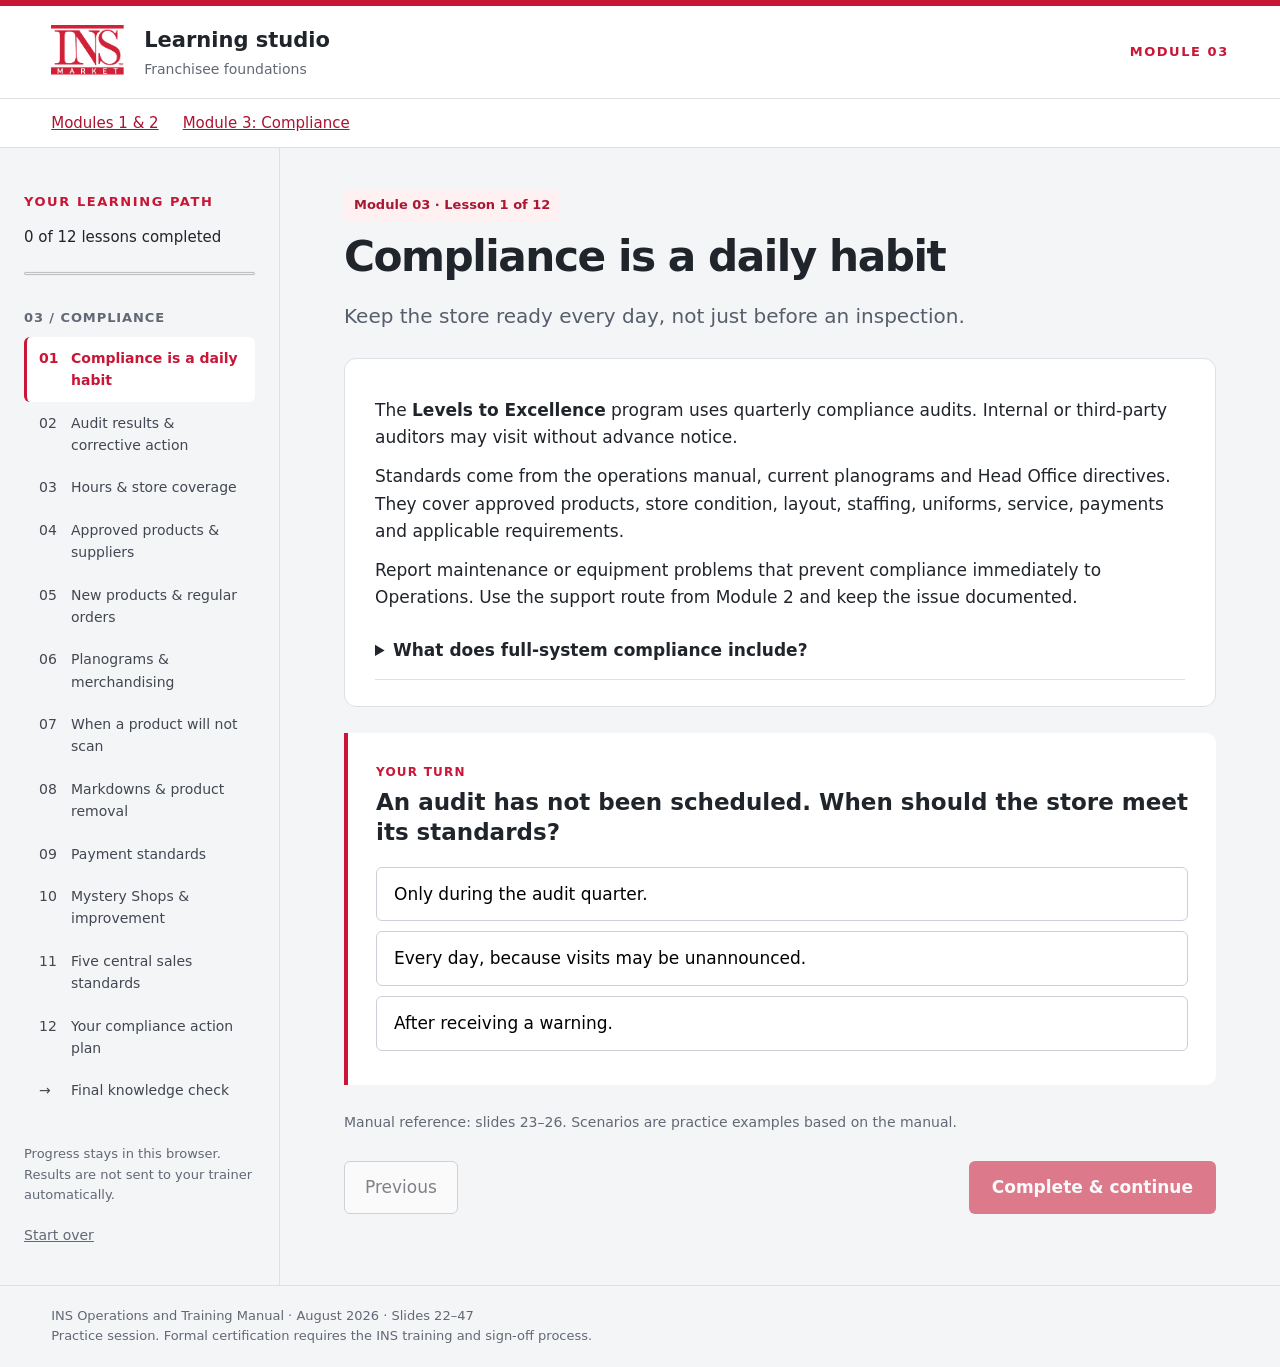
==== module3.html @ c3ad2723 "Add files via upload" ====
<!doctype html><html lang="en"><head><meta charset="utf-8"><meta name="viewport" content="width=device-width,initial-scale=1"><title>INS Market | Module 3: Compliance</title><meta name="description" content="Interactive INS Market compliance training, practice scenarios and knowledge check."><link rel="icon" href="ins-logo.png"><link rel="stylesheet" href="style.css"></head><body><a class="skip" href="#main">Skip to lesson</a><header><img src="ins-logo.png" alt="INS Market"><span>Learning studio <small>Franchisee foundations</small></span><span class="edition">MODULE 03</span></header><div class="course-links" aria-label="Course sessions"><a href="index.html">Modules 1 &amp; 2</a><a href="module3.html">Module 3: Compliance</a></div><div class="layout"><aside><p class="eyebrow">YOUR LEARNING PATH</p><p id="progressText"></p><progress id="progress" max="12" value="0" aria-label="Lessons completed"></progress><nav id="nav" aria-label="Lessons"></nav><p class="save-note">Progress stays in this browser. Results are not sent to your trainer automatically.</p><button class="text-button" id="reset">Start over</button></aside><main id="main" tabindex="-1"></main></div><footer>INS Operations and Training Manual · August 2026 · Slides 22–47<br>Practice session. Formal certification requires the INS training and sign-off process.</footer><script src="module3.js"></script></body></html>
---- style.css ----
:root{--red:#c91636;--ink:#20242b;--muted:#626874;--line:#dde0e5;--paper:#fff;--bg:#f4f5f7;--green:#12613f}*{box-sizing:border-box}body{margin:0;color:var(--ink);background:var(--bg);font:17px/1.6 system-ui,-apple-system,Segoe UI,sans-serif}header{background:#fff;border-top:6px solid var(--red);border-bottom:1px solid var(--line);padding:18px 4%;display:flex;align-items:center;gap:20px}header img{width:73px;height:54px;object-fit:contain}header span{font-weight:750;font-size:21px}header small{display:block;font-size:14px;font-weight:400;color:var(--muted)}header .edition{margin-left:auto;font-size:13px;letter-spacing:.12em;color:var(--red)}.layout{display:grid;grid-template-columns:280px minmax(0,1fr);max-width:1400px;margin:auto}aside{padding:32px 24px;border-right:1px solid var(--line)}.eyebrow{font-size:13px;letter-spacing:.12em;font-weight:750;color:var(--red)}#progressText{font-size:15px;margin-bottom:6px}progress{width:100%;height:7px;accent-color:var(--red)}nav{margin-top:26px}nav .group{font-size:13px;font-weight:750;letter-spacing:.07em;margin:24px 0 8px;color:var(--muted)}nav button{width:100%;background:none;border:0;border-left:3px solid transparent;text-align:left;padding:10px 12px;font-size:14px;display:flex;gap:9px;color:#424751}nav button.active{border-left-color:var(--red);background:#fff;color:var(--red);font-weight:750}nav button span{min-width:23px}button,input,select,textarea{font:inherit}button{cursor:pointer;border-radius:6px}button:focus-visible,a:focus-visible,input:focus-visible,select:focus-visible,summary:focus-visible{outline:3px solid #225fcd;outline-offset:3px}button:disabled{cursor:not-allowed;opacity:.55}.save-note{font-size:13px;color:var(--muted);margin-top:32px}.text-button{border:0;background:none;padding:6px 0;text-decoration:underline;font-size:14px;color:var(--muted)}main{padding:42px clamp(22px,5vw,76px);max-width:1040px;min-width:0}h1{font-size:clamp(30px,3.3vw,46px);line-height:1.12;letter-spacing:-.035em;margin:12px 0 20px;max-width:760px}h2{font-size:23px;line-height:1.3;margin-top:28px}h3{font-size:18px}p{margin:12px 0}ul,ol{padding-left:23px}.intro{font-size:20px;color:#565e6b;max-width:760px}.lesson{background:white;border:1px solid var(--line);border-radius:12px;padding:26px 30px;margin-top:26px}.activity{border-left:4px solid var(--red);background:white;padding:24px 28px;margin:26px 0;border-radius:0 10px 10px 0}.activity h2{margin-top:4px}.tag{font-size:12px;letter-spacing:.1em;color:var(--red);font-weight:800}.choice{display:block;width:100%;text-align:left;margin:10px 0;border:1px solid #cbd0d8;background:#fff;padding:14px 17px;line-height:1.45}.choice:hover:not(:disabled){border-color:var(--red);background:#fff7f9}.choice.correct{border-color:var(--green);background:#edf8f1;color:#10482f}.choice.wrong{border-color:#a62232;background:#fff0f2}.feedback{margin-top:16px;padding:16px;background:#f0f3f7;border-radius:6px}.feedback:empty{display:none}.feedback.good{background:#edf8f1;color:#10482f}.primary{border:0;padding:13px 23px;background:var(--red);color:white;font-weight:700}.secondary{border:1px solid #aeb5bf;padding:12px 20px;background:white;color:var(--ink)}.actions{display:flex;justify-content:space-between;align-items:center;gap:16px;margin-top:28px;flex-wrap:wrap}.note,.source{font-size:14px;color:var(--muted)}.source{margin-top:24px}details{border-bottom:1px solid var(--line);padding:14px 0}summary{cursor:pointer;font-weight:650}details p{font-size:16px}.columns{display:grid;grid-template-columns:1fr 1fr;gap:24px}.metric{font-size:38px;font-weight:800;color:var(--red);line-height:1.2}.field{margin:14px 0}.field label{display:block;font-size:15px;font-weight:650;margin-bottom:5px}input,select,textarea{width:100%;padding:11px;border:1px solid #adb5c2;border-radius:5px;background:white;color:var(--ink)}input[type=checkbox]{width:auto;accent-color:var(--red);margin-right:12px}.check{display:flex;align-items:baseline;margin:14px 0}table{border-collapse:collapse;width:100%;font-size:15px}th,td{padding:12px 9px;border-bottom:1px solid var(--line);text-align:left;vertical-align:top}th{background:#f3f4f6}a{color:#ad1230;overflow-wrap:anywhere}footer{max-width:1400px;padding:20px 4%;margin:auto;border-top:1px solid var(--line);font-size:13px;color:var(--muted)}.skip{position:absolute;left:12px;top:-100px;background:white;padding:10px}.skip:focus{top:10px;z-index:9}.score{font-size:64px;color:var(--red);font-weight:850;line-height:1}.pill{display:inline-block;padding:5px 10px;background:#fff0f2;color:#a91832;font-size:13px;font-weight:650;border-radius:4px}@media(max-width:800px){.layout{display:block}aside{border-right:0;border-bottom:1px solid var(--line);padding:20px}nav{display:flex;overflow:auto;gap:6px;margin-top:12px;padding-bottom:8px}nav .group{display:none}nav button{min-width:165px;max-width:190px;line-height:1.3;border-left:0;border-bottom:3px solid transparent}nav button.active{border-left:0;border-bottom-color:var(--red)}.save-note{margin:10px 0}.text-button{font-size:13px}main{padding:26px 20px}.lesson,.activity{padding:22px}.columns{grid-template-columns:1fr}header .edition{display:none}}@media print{header,aside,footer,.actions,.no-print{display:none}.layout{display:block}main{padding:0;max-width:none}.lesson,.activity{break-inside:avoid}body{background:white}h1{font-size:28px}}

.course-links{max-width:1400px;margin:auto;padding:12px 4%;display:flex;gap:24px;background:white;border-bottom:1px solid var(--line);font-size:15px;flex-wrap:wrap}@media print{.course-links{display:none}}
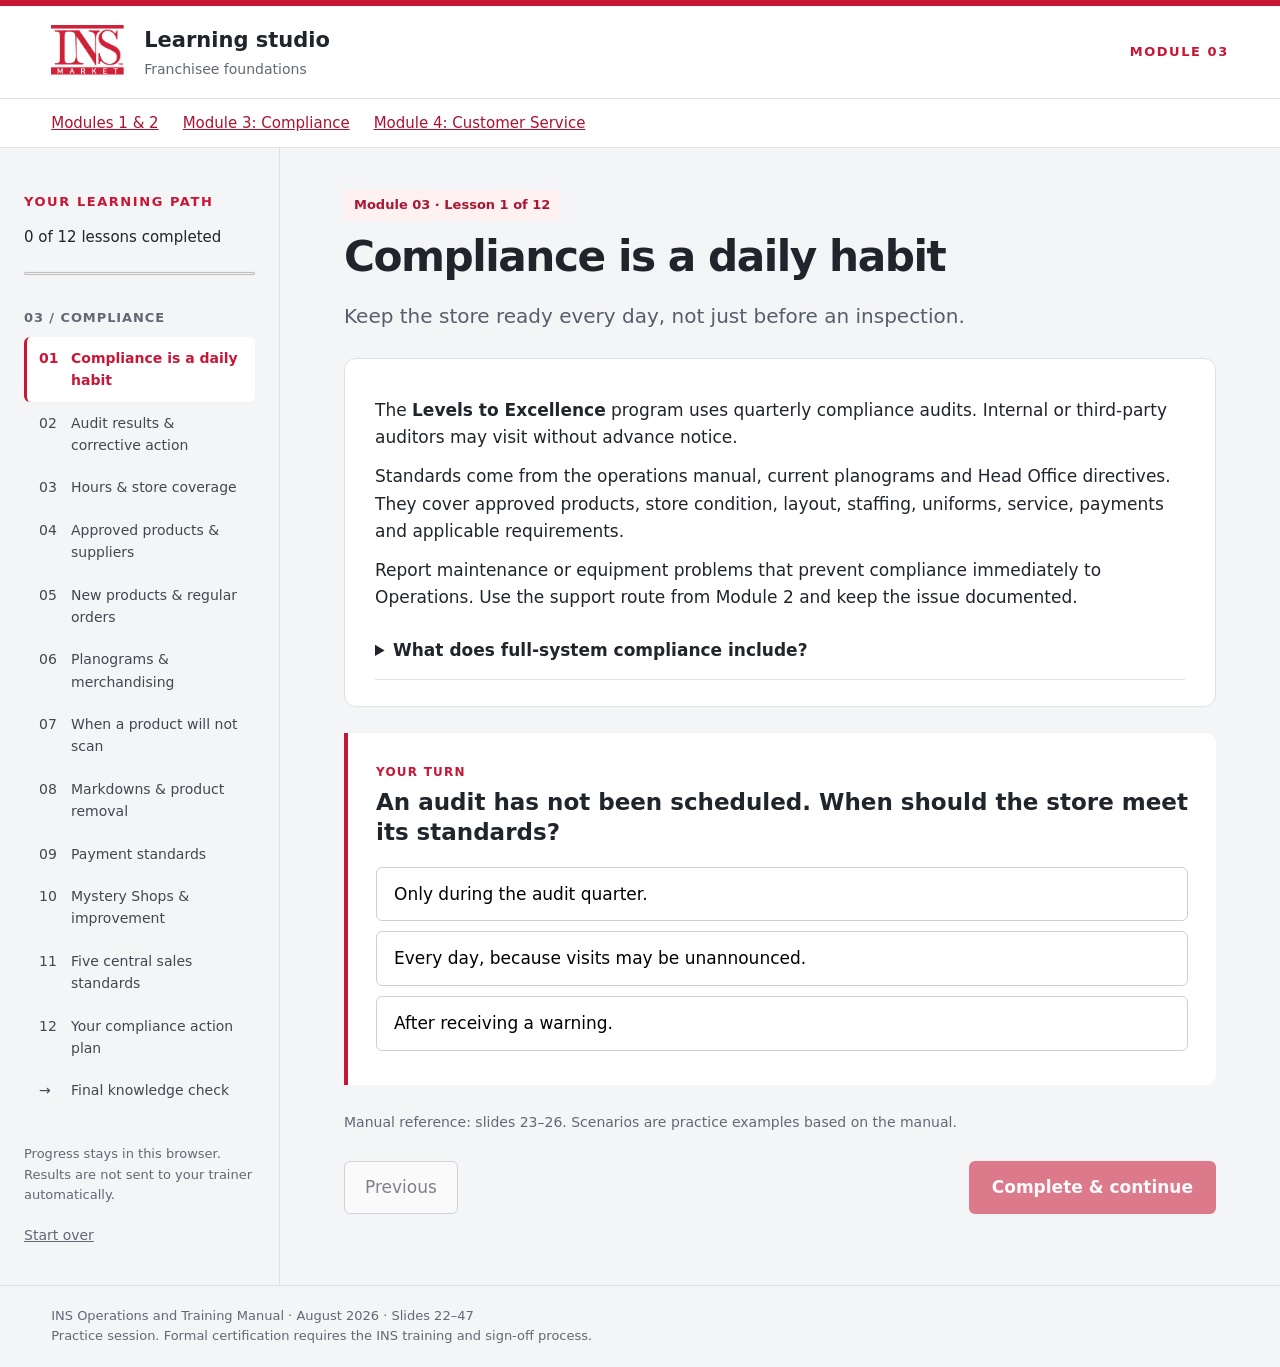
==== commit fbe58a27: "Add files via upload" ====
--- a/module3.html
+++ b/module3.html
@@ -1 +1 @@
-<!doctype html><html lang="en"><head><meta charset="utf-8"><meta name="viewport" content="width=device-width,initial-scale=1"><title>INS Market | Module 3: Compliance</title><meta name="description" content="Interactive INS Market compliance training, practice scenarios and knowledge check."><link rel="icon" href="ins-logo.png"><link rel="stylesheet" href="style.css"></head><body><a class="skip" href="#main">Skip to lesson</a><header><img src="ins-logo.png" alt="INS Market"><span>Learning studio <small>Franchisee foundations</small></span><span class="edition">MODULE 03</span></header><div class="course-links" aria-label="Course sessions"><a href="index.html">Modules 1 &amp; 2</a><a href="module3.html">Module 3: Compliance</a></div><div class="layout"><aside><p class="eyebrow">YOUR LEARNING PATH</p><p id="progressText"></p><progress id="progress" max="12" value="0" aria-label="Lessons completed"></progress><nav id="nav" aria-label="Lessons"></nav><p class="save-note">Progress stays in this browser. Results are not sent to your trainer automatically.</p><button class="text-button" id="reset">Start over</button></aside><main id="main" tabindex="-1"></main></div><footer>INS Operations and Training Manual · August 2026 · Slides 22–47<br>Practice session. Formal certification requires the INS training and sign-off process.</footer><script src="module3.js"></script></body></html>
+<!doctype html><html lang="en"><head><meta charset="utf-8"><meta name="viewport" content="width=device-width,initial-scale=1"><title>INS Market | Module 3: Compliance</title><meta name="description" content="Interactive INS Market compliance training, practice scenarios and knowledge check."><link rel="icon" href="ins-logo.png"><link rel="stylesheet" href="style.css"></head><body><a class="skip" href="#main">Skip to lesson</a><header><img src="ins-logo.png" alt="INS Market"><span>Learning studio <small>Franchisee foundations</small></span><span class="edition">MODULE 03</span></header><div class="course-links" aria-label="Course sessions"><a href="index.html">Modules 1 &amp; 2</a><a href="module3.html">Module 3: Compliance</a><a href="module4.html">Module 4: Customer Service</a></div><div class="layout"><aside><p class="eyebrow">YOUR LEARNING PATH</p><p id="progressText"></p><progress id="progress" max="12" value="0" aria-label="Lessons completed"></progress><nav id="nav" aria-label="Lessons"></nav><p class="save-note">Progress stays in this browser. Results are not sent to your trainer automatically.</p><button class="text-button" id="reset">Start over</button></aside><main id="main" tabindex="-1"></main></div><footer>INS Operations and Training Manual · August 2026 · Slides 22–47<br>Practice session. Formal certification requires the INS training and sign-off process.</footer><script src="module3.js"></script></body></html>
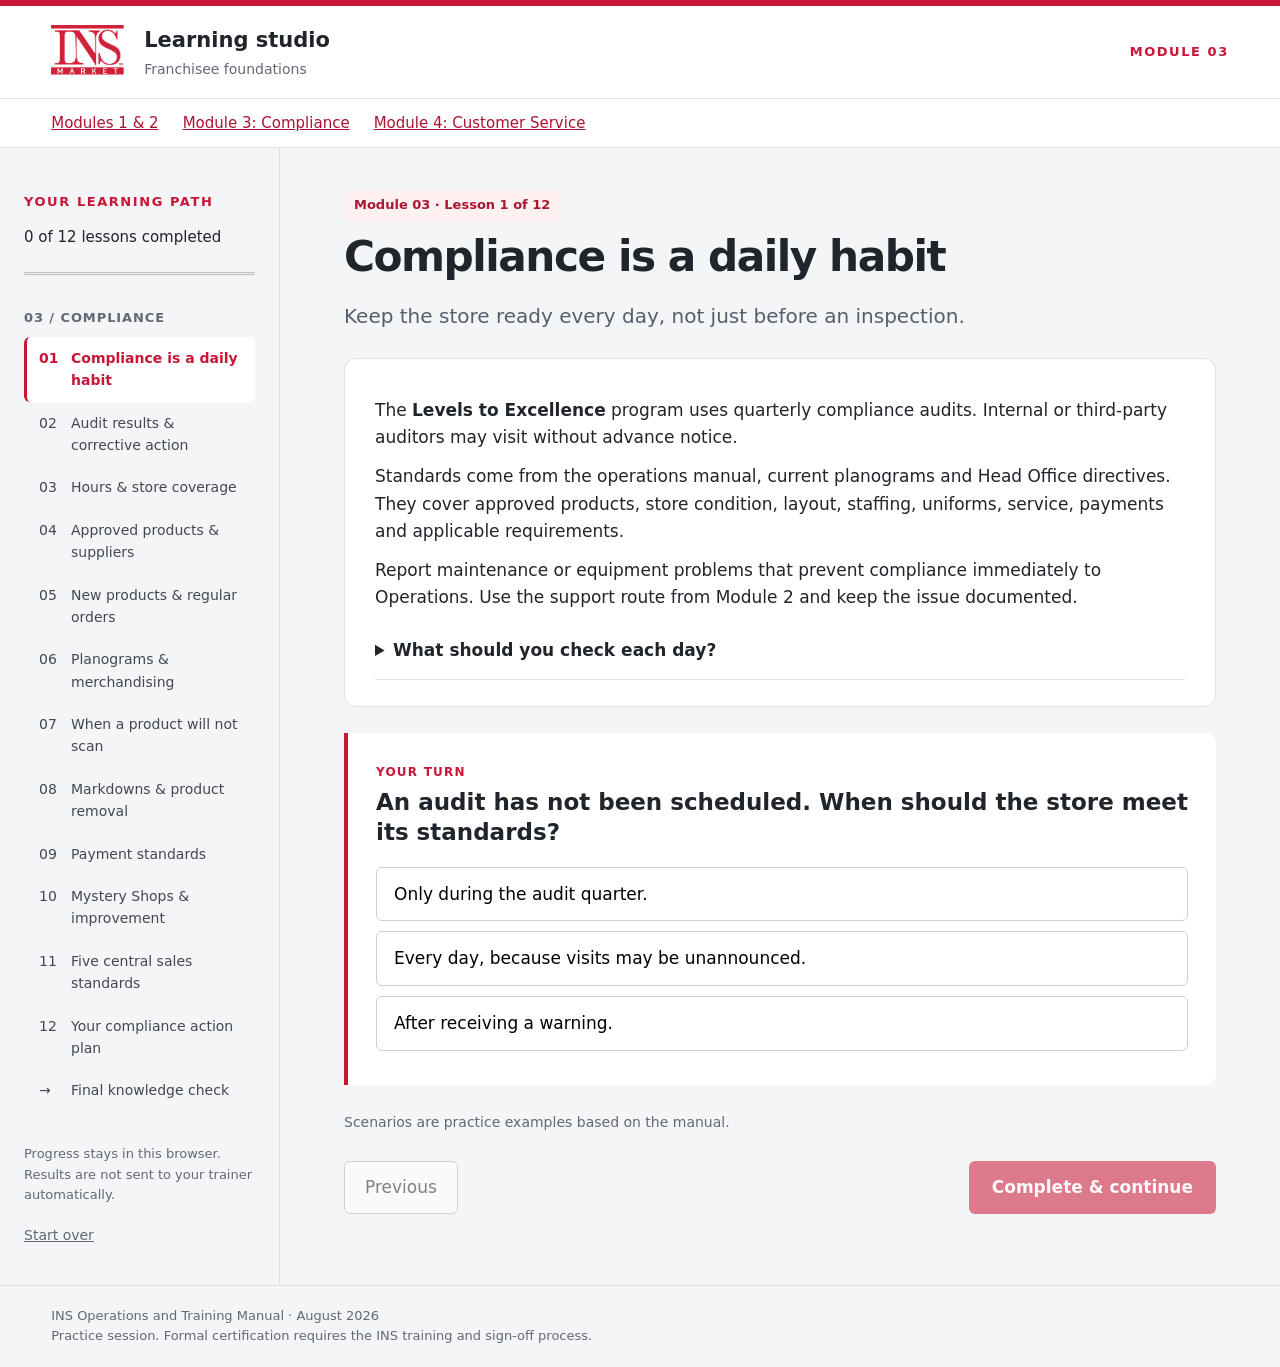
==== commit 0094ebfb: "Add files via upload" ====
--- a/module3.html
+++ b/module3.html
@@ -1 +1 @@
-<!doctype html><html lang="en"><head><meta charset="utf-8"><meta name="viewport" content="width=device-width,initial-scale=1"><title>INS Market | Module 3: Compliance</title><meta name="description" content="Interactive INS Market compliance training, practice scenarios and knowledge check."><link rel="icon" href="ins-logo.png"><link rel="stylesheet" href="style.css"></head><body><a class="skip" href="#main">Skip to lesson</a><header><img src="ins-logo.png" alt="INS Market"><span>Learning studio <small>Franchisee foundations</small></span><span class="edition">MODULE 03</span></header><div class="course-links" aria-label="Course sessions"><a href="index.html">Modules 1 &amp; 2</a><a href="module3.html">Module 3: Compliance</a><a href="module4.html">Module 4: Customer Service</a></div><div class="layout"><aside><p class="eyebrow">YOUR LEARNING PATH</p><p id="progressText"></p><progress id="progress" max="12" value="0" aria-label="Lessons completed"></progress><nav id="nav" aria-label="Lessons"></nav><p class="save-note">Progress stays in this browser. Results are not sent to your trainer automatically.</p><button class="text-button" id="reset">Start over</button></aside><main id="main" tabindex="-1"></main></div><footer>INS Operations and Training Manual · August 2026 · Slides 22–47<br>Practice session. Formal certification requires the INS training and sign-off process.</footer><script src="module3.js"></script></body></html>
+<!doctype html><html lang="en"><head><meta charset="utf-8"><meta name="viewport" content="width=device-width,initial-scale=1"><title>INS Market | Module 3: Compliance</title><meta name="description" content="Interactive INS Market compliance training, practice scenarios and knowledge check."><link rel="icon" href="ins-logo.png"><link rel="stylesheet" href="style.css"></head><body><a class="skip" href="#main">Skip to lesson</a><header><img src="ins-logo.png" alt="INS Market"><span>Learning studio <small>Franchisee foundations</small></span><span class="edition">MODULE 03</span></header><div class="course-links" aria-label="Course sessions"><a href="index.html">Modules 1 &amp; 2</a><a href="module3.html">Module 3: Compliance</a><a href="module4.html">Module 4: Customer Service</a></div><div class="layout"><aside><p class="eyebrow">YOUR LEARNING PATH</p><p id="progressText"></p><progress id="progress" max="12" value="0" aria-label="Lessons completed"></progress><nav id="nav" aria-label="Lessons"></nav><p class="save-note">Progress stays in this browser. Results are not sent to your trainer automatically.</p><button class="text-button" id="reset">Start over</button></aside><main id="main" tabindex="-1"></main></div><footer>INS Operations and Training Manual · August 2026<br>Practice session. Formal certification requires the INS training and sign-off process.</footer><script src="module3.js"></script></body></html>
